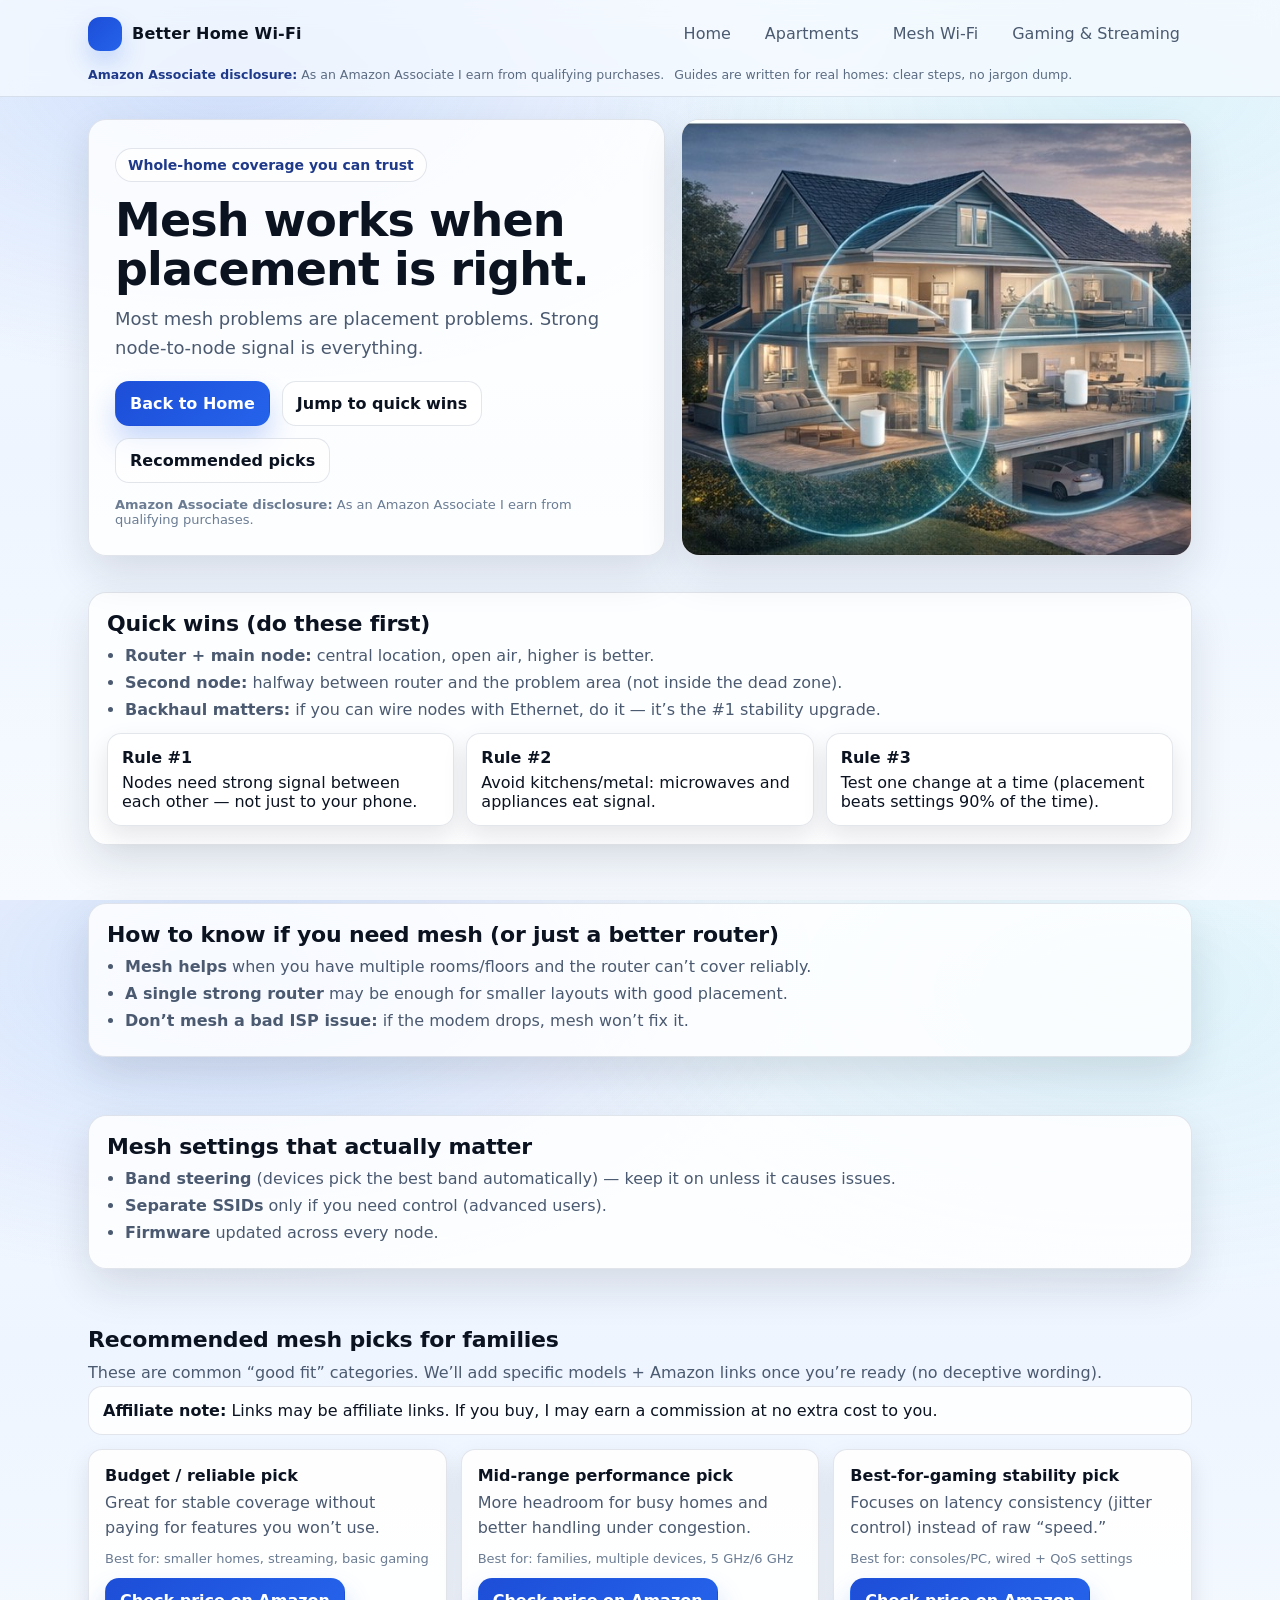
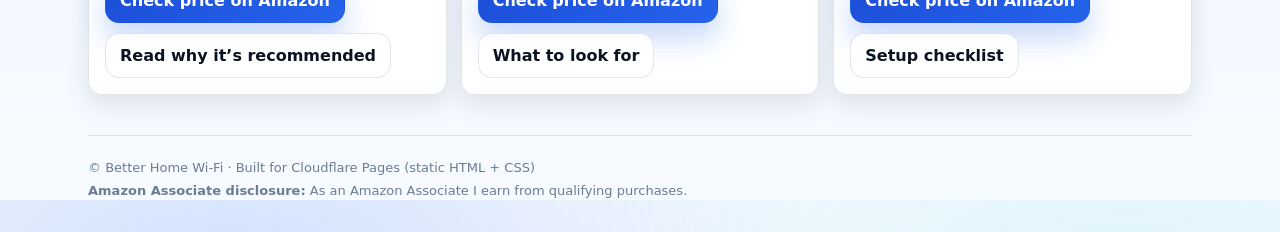
==== mesh.html @ b8a12555 "Apartment Push" ====
<!doctype html>
<html lang="en">
<head>
  <meta charset="utf-8">
  <meta name="viewport" content="width=device-width, initial-scale=1">
  <title>Mesh Wi‑Fi — Better Home Wi-Fi</title>
  <meta name="description" content="Mesh Wi‑Fi guide: node placement, backhaul, and settings that matter.">
  <link rel="stylesheet" href="assets/css/style.css">
</head>
<body>
<a class="skip-link" href="#content">Skip to content</a>
<header class="topbar">
  <div class="container">
    <nav class="nav" aria-label="Primary">
      <a class="brand" href="index.html">
        <span class="brand-badge" aria-hidden="true"></span>
        <span>Better Home Wi-Fi</span>
      </a>
      <div class="navlinks">
        <a href="index.html" >Home</a>
        <a href="apartments.html">Apartments</a>
        <a href="mesh.html">Mesh Wi-Fi</a>
        <a href="gaming.html">Gaming &amp; Streaming</a>
      </div>
    </nav>
    <div class="notice">
      <span><strong>Amazon Associate disclosure:</strong> As an Amazon Associate I earn from qualifying purchases.</span>
      <span>Guides are written for real homes: clear steps, no jargon dump.</span>
    </div>
  </div>
</header>
<main id="content" class="container">

  <section class="hero" aria-label="Guide hero">
    <div class="heroGrid">
      <div class="shell heroCopy">
        <div class="kicker">Whole‑home coverage you can trust</div>
        <h1>Mesh works when placement is right.</h1>
        <p class="lede">Most mesh problems are placement problems. Strong node‑to‑node signal is everything.</p>
        <div class="ctaRow">
          <a class="btn primary" href="index.html">Back to Home</a>
          <a class="btn" href="#quickwins">Jump to quick wins</a>
          <a class="btn ghost" href="#picks">Recommended picks</a>
        </div>
        <div class="smallprint"><strong>Amazon Associate disclosure:</strong> As an Amazon Associate I earn from qualifying purchases.</div>
      </div>
      <div class="shell heroMedia">
        <img src="assets/images/hero-mesh.jpg" alt="Guide image">
      </div>
    </div>
  </section>

  <section class="section" id="quickwins">
    <div class="shell panel">
      <h2>Quick wins (do these first)</h2>
      
<ul class="bullets">
  <li><strong>Router + main node:</strong> central location, open air, higher is better.</li>
  <li><strong>Second node:</strong> halfway between router and the problem area (not inside the dead zone).</li>
  <li><strong>Backhaul matters:</strong> if you can wire nodes with Ethernet, do it — it’s the #1 stability upgrade.</li>
</ul>
<div class="steps">
  <div class="step"><strong>Rule #1</strong> Nodes need strong signal between each other — not just to your phone.</div>
  <div class="step"><strong>Rule #2</strong> Avoid kitchens/metal: microwaves and appliances eat signal.</div>
  <div class="step"><strong>Rule #3</strong> Test one change at a time (placement beats settings 90% of the time).</div>
</div>

    </div>
  </section>

  <section class="section" >
    <div class="shell panel">
      <h2>How to know if you need mesh (or just a better router)</h2>
      
<ul class="bullets">
  <li><strong>Mesh helps</strong> when you have multiple rooms/floors and the router can’t cover reliably.</li>
  <li><strong>A single strong router</strong> may be enough for smaller layouts with good placement.</li>
  <li><strong>Don’t mesh a bad ISP issue:</strong> if the modem drops, mesh won’t fix it.</li>
</ul>

    </div>
  </section>

  <section class="section" >
    <div class="shell panel">
      <h2>Mesh settings that actually matter</h2>
      
<ul class="bullets">
  <li><strong>Band steering</strong> (devices pick the best band automatically) — keep it on unless it causes issues.</li>
  <li><strong>Separate SSIDs</strong> only if you need control (advanced users).</li>
  <li><strong>Firmware</strong> updated across every node.</li>
</ul>

    </div>
  </section>

  <section class="section" id="picks" aria-label="Product picks">
    <h2>Recommended mesh picks for families</h2>
    <p>These are common “good fit” categories. We’ll add specific models + Amazon links once you’re ready (no deceptive wording).</p>

    <div class="callout">
      <strong>Affiliate note:</strong> Links may be affiliate links. If you buy, I may earn a commission at no extra cost to you.
    </div>

    <div class="productGrid">
      <div class="product">
        <h4>Budget / reliable pick</h4>
        <p>Great for stable coverage without paying for features you won’t use.</p>
        <div class="meta">Best for: smaller homes, streaming, basic gaming</div>
        <div class="actions">
          <a class="btn primary" href="#">Check price on Amazon</a>
          <a class="btn" href="#">Read why it’s recommended</a>
        </div>
      </div>
      <div class="product">
        <h4>Mid‑range performance pick</h4>
        <p>More headroom for busy homes and better handling under congestion.</p>
        <div class="meta">Best for: families, multiple devices, 5 GHz/6 GHz</div>
        <div class="actions">
          <a class="btn primary" href="#">Check price on Amazon</a>
          <a class="btn" href="#">What to look for</a>
        </div>
      </div>
      <div class="product">
        <h4>Best‑for‑gaming stability pick</h4>
        <p>Focuses on latency consistency (jitter control) instead of raw “speed.”</p>
        <div class="meta">Best for: consoles/PC, wired + QoS settings</div>
        <div class="actions">
          <a class="btn primary" href="#">Check price on Amazon</a>
          <a class="btn" href="#">Setup checklist</a>
        </div>
      </div>
    </div>
  </section>
  <section class="footer" aria-label="Footer">
    <div>© Better Home Wi-Fi · Built for Cloudflare Pages (static HTML + CSS)</div>
    <div style="margin-top:8px"><strong>Amazon Associate disclosure:</strong> As an Amazon Associate I earn from qualifying purchases.</div>
  </section>
</main>
</body>
</html>
---- assets/css/style.css ----
:root{
  --bg0:#f7fbff;
  --bg1:#eef5ff;
  --ink:#0b1220;
  --muted:#4b5a70;
  --line:rgba(27, 53, 93, .12);
  --card:rgba(255,255,255,.82);
  --card2:rgba(255,255,255,.92);
  --brand:#1d4ed8;
  --brand2:#2563eb;
  --accent:#06b6d4;
  --warn:#f59e0b;
  --shadow: 0 18px 44px rgba(15,23,42,.12);
  --shadow2: 0 10px 24px rgba(15,23,42,.10);
  --radius: 18px;
  --radius2: 14px;
  --max: 1140px;
}

*{box-sizing:border-box}
html,body{height:100%}
body{
  margin:0;
  font-family: ui-sans-serif, system-ui, -apple-system, Segoe UI, Roboto, Arial, sans-serif;
  color:var(--ink);
  background:
    radial-gradient(980px 520px at 18% 8%, rgba(37,99,235,.18), transparent 60%),
    radial-gradient(980px 520px at 88% 10%, rgba(6,182,212,.10), transparent 60%),
    linear-gradient(180deg, var(--bg0) 0%, var(--bg1) 50%, var(--bg0) 100%);
}

a{color:inherit; text-decoration:none}
img{max-width:100%; display:block}
.container{max-width:var(--max); margin:0 auto; padding:0 18px}

.skip-link{
  position:absolute; left:-999px; top:auto; width:1px; height:1px; overflow:hidden;
}
.skip-link:focus{
  left:18px; top:14px; width:auto; height:auto;
  padding:10px 12px; border-radius:12px;
  background:#fff; box-shadow:var(--shadow2); border:1px solid var(--line);
  z-index:9999;
}

.topbar{
  position:sticky; top:0; z-index:50;
  background: rgba(247,251,255,.70);
  backdrop-filter: blur(12px);
  border-bottom: 1px solid var(--line);
}

.nav{
  display:flex; align-items:center; justify-content:space-between;
  gap:14px; padding:14px 0;
}

.brand{
  display:flex; align-items:center; gap:10px;
  font-weight:900; letter-spacing:.2px;
}
.brand-badge{
  width:34px; height:34px; border-radius:12px;
  background: linear-gradient(135deg, var(--brand), var(--brand2));
  box-shadow: 0 12px 24px rgba(37,99,235,.22);
}
.navlinks{display:flex; gap:10px; flex-wrap:wrap; justify-content:flex-end}
.navlinks a{
  padding:10px 12px;
  border-radius: 12px;
  color: var(--muted);
}
.navlinks a:hover{background: rgba(255,255,255,.70); color:var(--ink)}
.navlinks a[aria-current="page"]{
  background: rgba(255,255,255,.84);
  border:1px solid var(--line);
  color: var(--ink);
}

.notice{
  display:flex; gap:10px; flex-wrap:wrap; align-items:center;
  padding: 0 0 14px;
  color:#5b6b82;
  font-size: 12.5px;
}
.notice strong{color:#1f3a8a}

.shell{
  background: var(--card);
  border: 1px solid var(--line);
  border-radius: var(--radius);
  box-shadow: var(--shadow);
}

.hero{
  padding: 22px 0 18px;
}
.heroGrid{
  display:grid; gap:16px;
  grid-template-columns: 1.06fr .94fr;
  align-items:stretch;
}
@media (max-width: 920px){
  .heroGrid{grid-template-columns:1fr}
}

.heroCopy{padding:28px 26px}
.kicker{
  display:inline-flex; align-items:center; gap:8px;
  padding:8px 12px;
  border-radius: 999px;
  background: rgba(255,255,255,.72);
  border:1px solid var(--line);
  color:#1f3a8a;
  font-weight:850;
  font-size:14px;
}
h1{
  margin:14px 0 10px;
  font-size: 46px;
  line-height: 1.06;
  letter-spacing: -0.9px;
}
@media (max-width: 540px){
  h1{font-size: 34px}
}
.lede{
  margin:0;
  color: var(--muted);
  font-size: 18px;
  line-height: 1.65;
}

.ctaRow{display:flex; gap:12px; flex-wrap:wrap; margin-top:18px}
.btn{
  display:inline-flex; align-items:center; justify-content:center;
  padding:12px 14px;
  border-radius: 14px;
  border:1px solid var(--line);
  background: rgba(255,255,255,.85);
  font-weight:900;
  transition: transform .08s ease, box-shadow .08s ease;
}
.btn:hover{transform: translateY(-1px)}
.btn.primary{
  border-color: transparent;
  background: linear-gradient(135deg, var(--brand), var(--brand2));
  color:#fff;
  box-shadow: 0 16px 28px rgba(37,99,235,.24);
}
.btn.ghost{background: rgba(255,255,255,.66)}

.smallprint{
  margin-top:14px;
  font-size: 13px;
  color:#6b7c93;
}

.heroMedia{
  overflow:hidden;
}
.heroMedia img{
  width:100%;
  height:100%;
  min-height: 360px;
  object-fit: cover;
}

.section{padding: 18px 0 40px}
.section h2{
  margin:0 0 8px;
  font-size: 22px;
  letter-spacing:-0.2px;
}
.section p{margin:0; color:var(--muted); line-height:1.65}

.cards{
  margin-top: 16px;
  display:grid; gap:14px;
  grid-template-columns: repeat(3, 1fr);
}
@media (max-width: 980px){
  .cards{grid-template-columns:1fr}
}

.grid{
  margin-top: 16px;
  display:grid; gap:14px;
  grid-template-columns: repeat(12, 1fr);
}
@media (max-width: 980px){
  .grid{grid-template-columns:1fr}
  .grid > *{grid-column: 1 / -1 !important;}
}


.card{
  overflow:hidden;
  background: var(--card2);
  border: 1px solid var(--line);
  border-radius: var(--radius);
  box-shadow: var(--shadow2);
  color: inherit;
  text-decoration: none;
  display:block;
}
.card:hover{transform: translateY(-1px);}
.card{transition: transform .12s ease, box-shadow .12s ease;}
.card:hover{box-shadow: var(--shadow);}

.card img{
  width:100%;
  height: 210px;
  object-fit: cover;
}
.cardBody{padding:16px 16px 18px}
.cardTag{
  display:inline-flex; align-items:center; gap:8px;
  font-size: 12.5px;
  color:#466081;
  font-weight:850;
}
.dot{width:8px; height:8px; border-radius:99px; display:inline-block}
.dot.a{background: var(--accent)}
.dot.m{background: #22c55e}
.dot.g{background: var(--warn)}
.cardTitle{margin:8px 0 6px; font-weight: 950; letter-spacing:-.3px}
.cardText{margin:0 0 12px; color:var(--muted); line-height:1.55}

.grid2{
  display:grid; gap:14px;
  grid-template-columns: 1fr 1fr;
  margin-top: 18px;
}
@media (max-width: 980px){ .grid2{grid-template-columns:1fr} }

.panel{padding:18px}
.panel h3{margin:0 0 8px; font-size:18px}
.bullets{margin:10px 0 0; padding-left:18px; color:var(--muted)}
.bullets li{margin:8px 0}

.callout{
  background: rgba(255,255,255,.88);
  border: 1px solid var(--line);
  border-radius: var(--radius2);
  padding: 14px 14px;
}

.steps{
  display:grid; gap:12px;
  grid-template-columns: 1fr 1fr 1fr;
  margin-top: 14px;
}
@media (max-width: 980px){ .steps{grid-template-columns:1fr} }
.step{
  padding:14px;
  border-radius: var(--radius2);
  background: rgba(255,255,255,.86);
  border: 1px solid var(--line);
  box-shadow: var(--shadow2);
}
.step strong{display:block; margin-bottom:6px}
.kbd{
  display:inline-block;
  padding:2px 8px;
  border-radius:10px;
  border: 1px solid var(--line);
  background: rgba(255,255,255,.8);
  font-weight: 850;
  font-size: 12px;
}

.productGrid{
  display:grid; gap:14px;
  grid-template-columns: repeat(3, 1fr);
  margin-top: 14px;
}
@media (max-width: 980px){ .productGrid{grid-template-columns:1fr} }
.product{
  padding:16px;
  background: rgba(255,255,255,.88);
  border:1px solid var(--line);
  border-radius: var(--radius2);
  box-shadow: var(--shadow2);
}
.product h4{margin:0 0 6px}
.product p{margin:0; color:var(--muted); line-height:1.55}
.product .meta{margin-top:10px; font-size: 13px; color:#6b7c93}
.product .actions{margin-top:12px; display:flex; gap:10px; flex-wrap:wrap}

.footer{
  border-top: 1px solid var(--line);
  padding: 24px 0 34px;
  color:#6b7c93;
  font-size: 13px;
}
.footer a{color:#1f3a8a; text-decoration:underline}
.cardMedia{background: rgba(13, 28, 54, .04);}
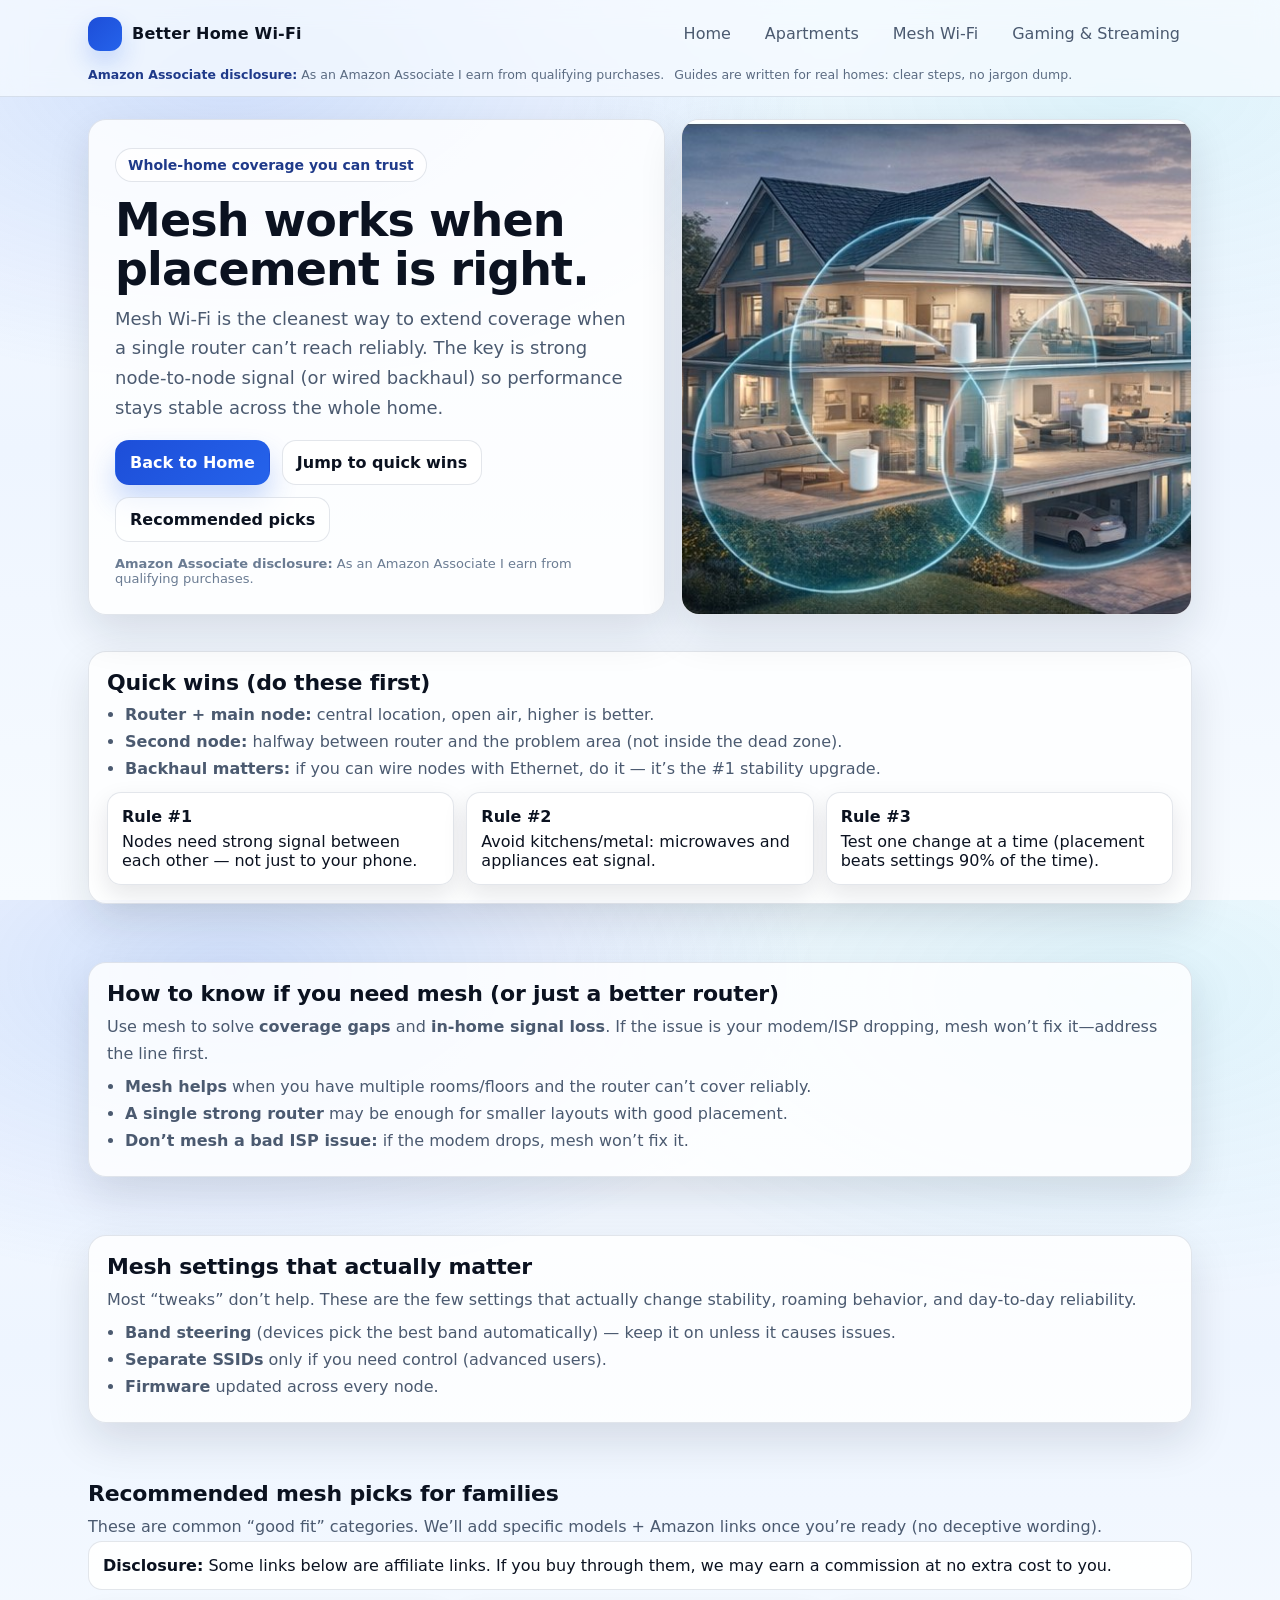
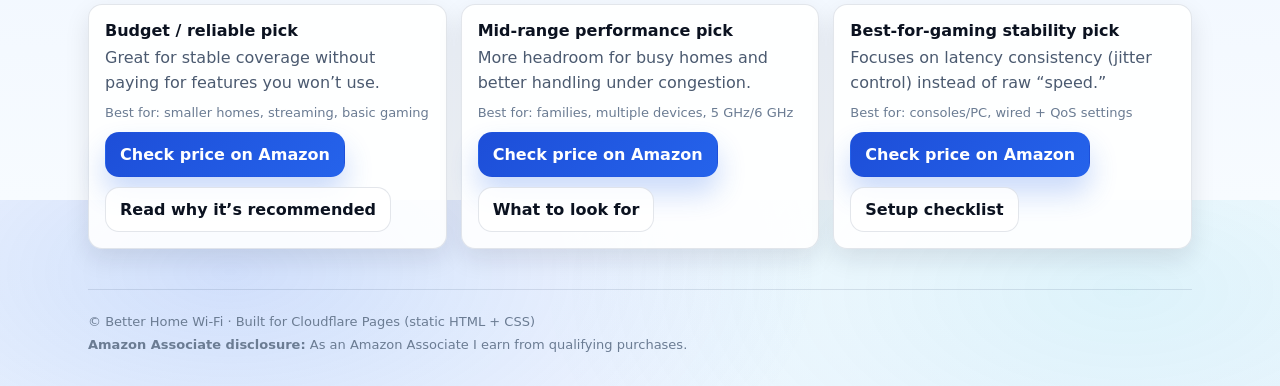
==== commit 28cf2373: "Update mesh.html" ====
--- a/mesh.html
+++ b/mesh.html
@@ -36,7 +36,7 @@
       <div class="shell heroCopy">
         <div class="kicker">Whole‑home coverage you can trust</div>
         <h1>Mesh works when placement is right.</h1>
-        <p class="lede">Most mesh problems are placement problems. Strong node‑to‑node signal is everything.</p>
+        <p class="lede">Mesh Wi‑Fi is the cleanest way to extend coverage when a single router can’t reach reliably. The key is strong node‑to‑node signal (or wired backhaul) so performance stays stable across the whole home.</p>
         <div class="ctaRow">
           <a class="btn primary" href="index.html">Back to Home</a>
           <a class="btn" href="#quickwins">Jump to quick wins</a>
@@ -72,7 +72,8 @@
     <div class="shell panel">
       <h2>How to know if you need mesh (or just a better router)</h2>
       
-<ul class="bullets">
+<p>Use mesh to solve <strong>coverage gaps</strong> and <strong>in‑home signal loss</strong>. If the issue is your modem/ISP dropping, mesh won’t fix it—address the line first.</p>
+      <ul class="bullets">
   <li><strong>Mesh helps</strong> when you have multiple rooms/floors and the router can’t cover reliably.</li>
   <li><strong>A single strong router</strong> may be enough for smaller layouts with good placement.</li>
   <li><strong>Don’t mesh a bad ISP issue:</strong> if the modem drops, mesh won’t fix it.</li>
@@ -85,7 +86,8 @@
     <div class="shell panel">
       <h2>Mesh settings that actually matter</h2>
       
-<ul class="bullets">
+<p>Most “tweaks” don’t help. These are the few settings that actually change stability, roaming behavior, and day‑to‑day reliability.</p>
+      <ul class="bullets">
   <li><strong>Band steering</strong> (devices pick the best band automatically) — keep it on unless it causes issues.</li>
   <li><strong>Separate SSIDs</strong> only if you need control (advanced users).</li>
   <li><strong>Firmware</strong> updated across every node.</li>
@@ -98,9 +100,7 @@
     <h2>Recommended mesh picks for families</h2>
     <p>These are common “good fit” categories. We’ll add specific models + Amazon links once you’re ready (no deceptive wording).</p>
 
-    <div class="callout">
-      <strong>Affiliate note:</strong> Links may be affiliate links. If you buy, I may earn a commission at no extra cost to you.
-    </div>
+    <div class="callout"><strong>Disclosure:</strong> Some links below are affiliate links. If you buy through them, we may earn a commission at no extra cost to you.</div>
 
     <div class="productGrid">
       <div class="product">
@@ -108,8 +108,8 @@
         <p>Great for stable coverage without paying for features you won’t use.</p>
         <div class="meta">Best for: smaller homes, streaming, basic gaming</div>
         <div class="actions">
-          <a class="btn primary" href="#">Check price on Amazon</a>
-          <a class="btn" href="#">Read why it’s recommended</a>
+          <a class="btn primary" href="https://www.amazon.com/s?k=dual+band+mesh+wifi+system&tag=betterhomewif-20">Check price on Amazon</a>
+          <a class="btn" href="index.html#why-recommended">Read why it’s recommended</a>
         </div>
       </div>
       <div class="product">
@@ -117,8 +117,8 @@
         <p>More headroom for busy homes and better handling under congestion.</p>
         <div class="meta">Best for: families, multiple devices, 5 GHz/6 GHz</div>
         <div class="actions">
-          <a class="btn primary" href="#">Check price on Amazon</a>
-          <a class="btn" href="#">What to look for</a>
+          <a class="btn primary" href="https://www.amazon.com/s?k=tri+band+mesh+wifi+system&tag=betterhomewif-20">Check price on Amazon</a>
+          <a class="btn" href="index.html#what-to-look-for">What to look for</a>
         </div>
       </div>
       <div class="product">
@@ -126,8 +126,8 @@
         <p>Focuses on latency consistency (jitter control) instead of raw “speed.”</p>
         <div class="meta">Best for: consoles/PC, wired + QoS settings</div>
         <div class="actions">
-          <a class="btn primary" href="#">Check price on Amazon</a>
-          <a class="btn" href="#">Setup checklist</a>
+          <a class="btn primary" href="https://www.amazon.com/s?k=mesh+wifi+system+gaming+qos&tag=betterhomewif-20">Check price on Amazon</a>
+          <a class="btn" href="index.html#setup-checklist">Setup checklist</a>
         </div>
       </div>
     </div>
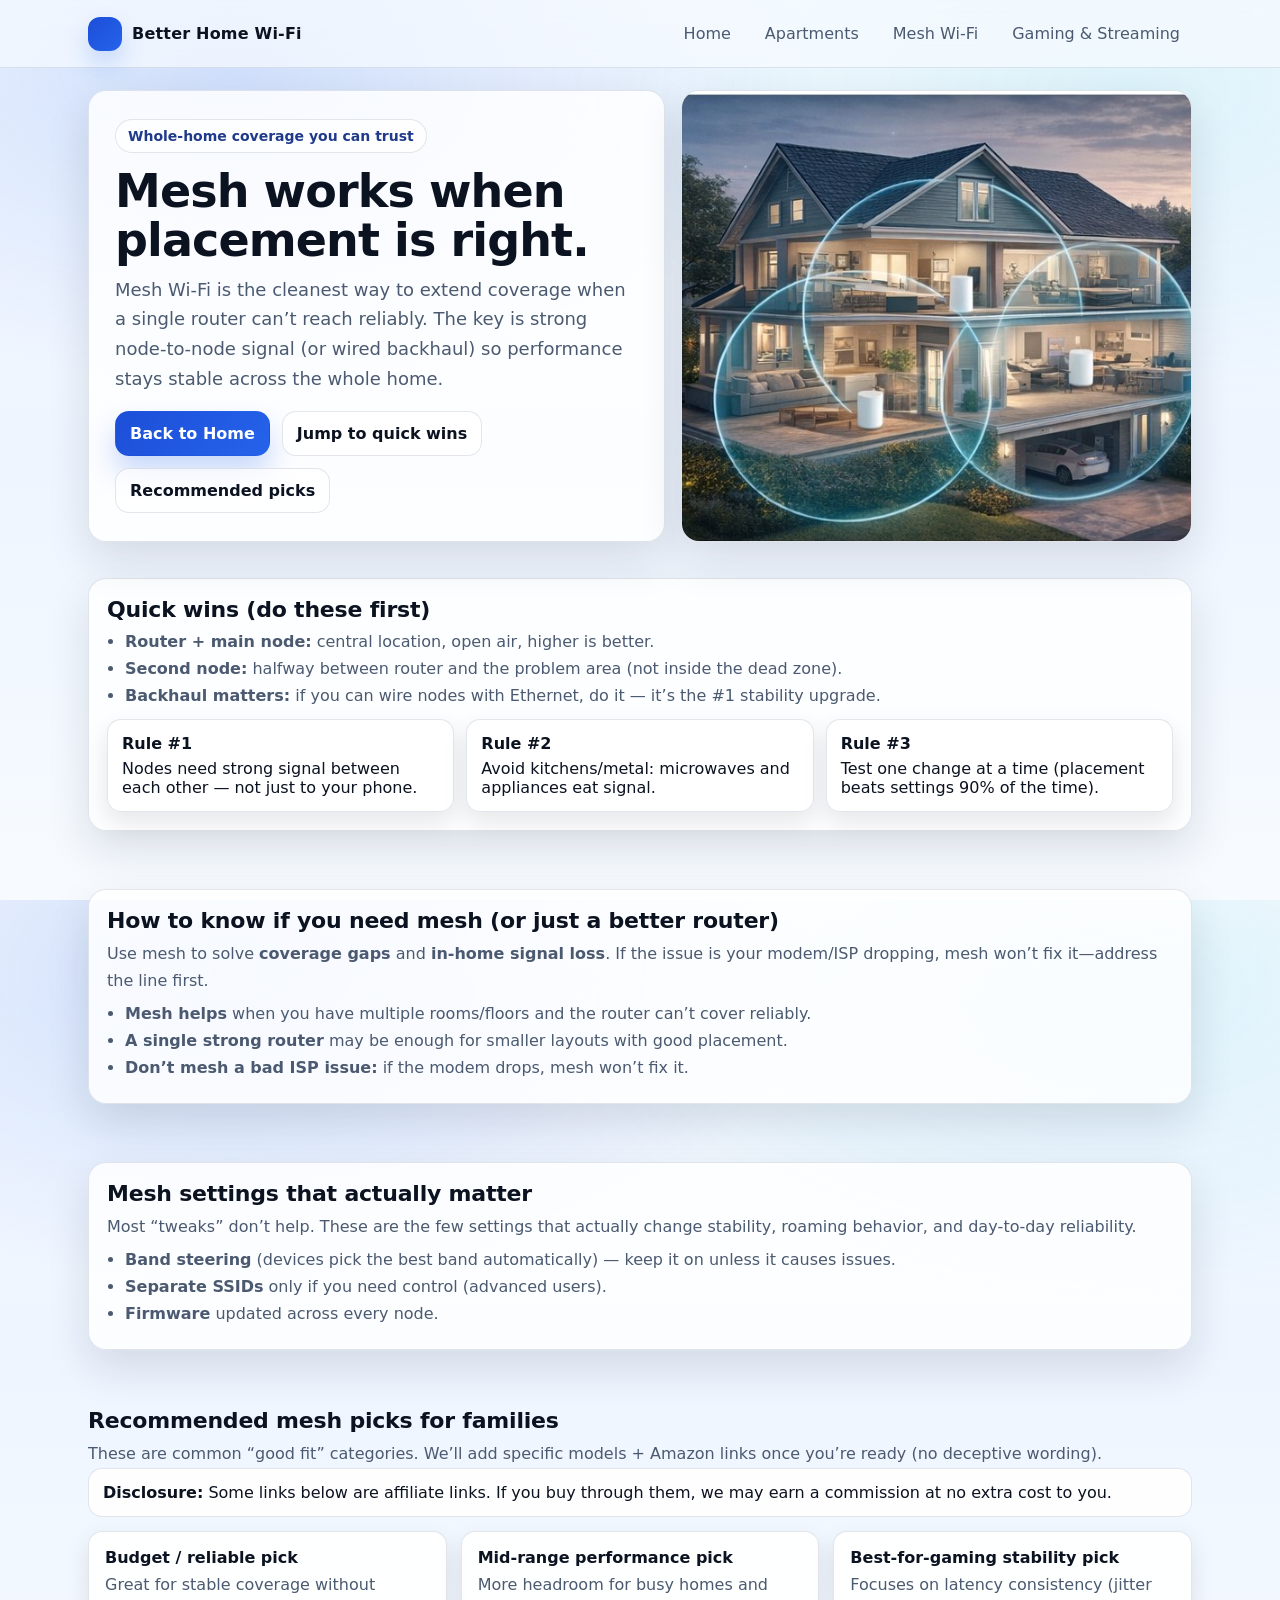
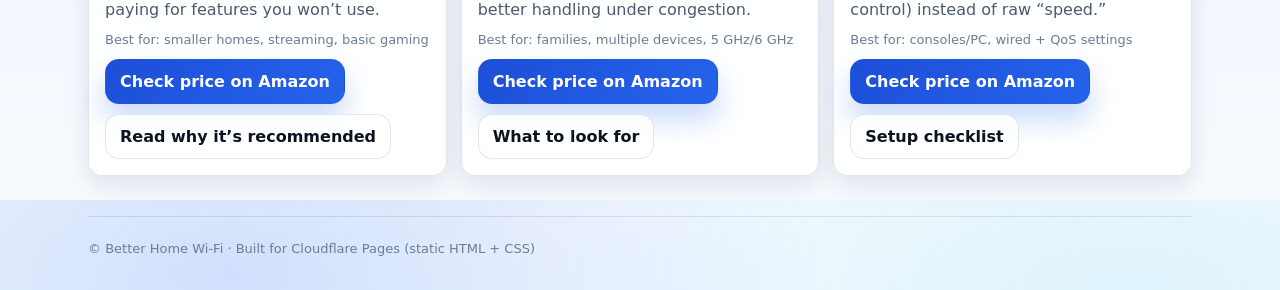
==== commit 75e8a76b: "Update mesh.html" ====
--- a/mesh.html
+++ b/mesh.html
@@ -23,10 +23,6 @@
         <a href="gaming.html">Gaming &amp; Streaming</a>
       </div>
     </nav>
-    <div class="notice">
-      <span><strong>Amazon Associate disclosure:</strong> As an Amazon Associate I earn from qualifying purchases.</span>
-      <span>Guides are written for real homes: clear steps, no jargon dump.</span>
-    </div>
   </div>
 </header>
 <main id="content" class="container">
@@ -42,7 +38,6 @@
           <a class="btn" href="#quickwins">Jump to quick wins</a>
           <a class="btn ghost" href="#picks">Recommended picks</a>
         </div>
-        <div class="smallprint"><strong>Amazon Associate disclosure:</strong> As an Amazon Associate I earn from qualifying purchases.</div>
       </div>
       <div class="shell heroMedia">
         <img src="assets/images/hero-mesh.jpg" alt="Guide image">
@@ -134,7 +129,6 @@
   </section>
   <section class="footer" aria-label="Footer">
     <div>© Better Home Wi-Fi · Built for Cloudflare Pages (static HTML + CSS)</div>
-    <div style="margin-top:8px"><strong>Amazon Associate disclosure:</strong> As an Amazon Associate I earn from qualifying purchases.</div>
   </section>
 </main>
 </body>
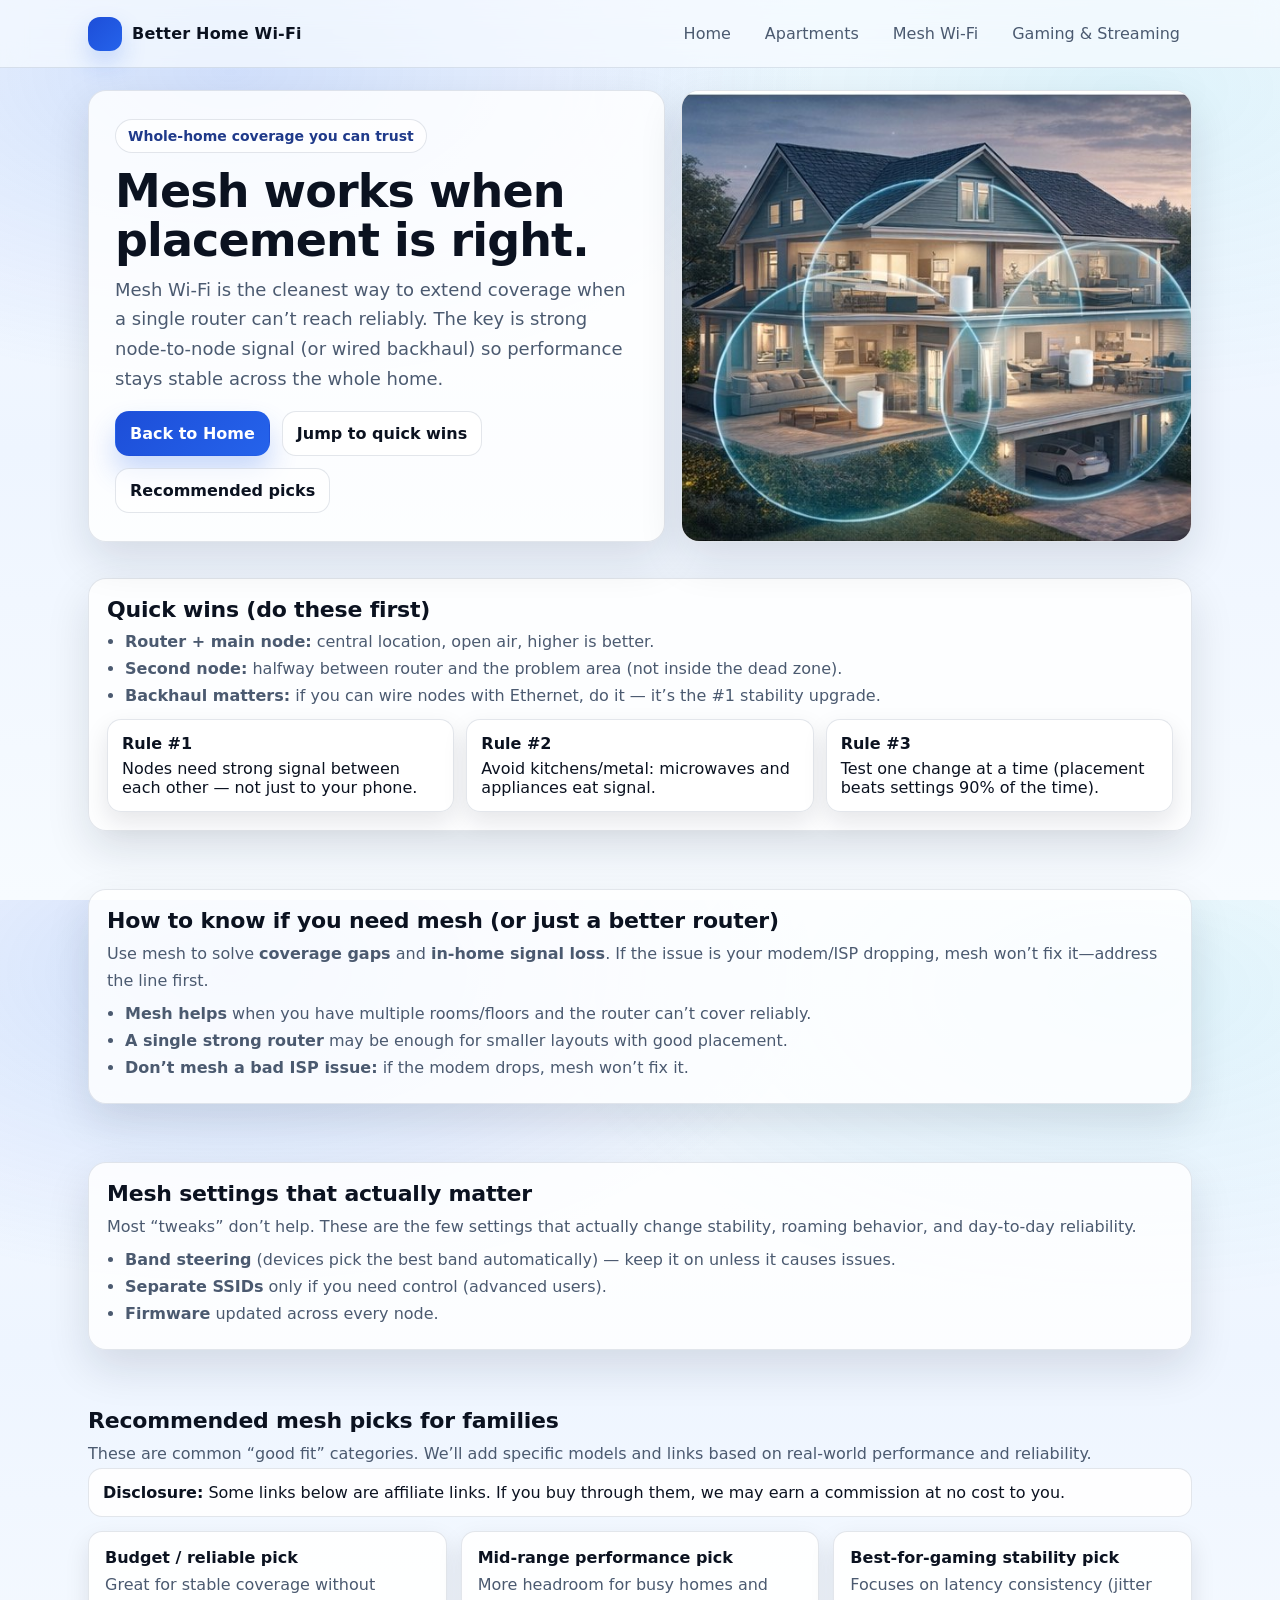
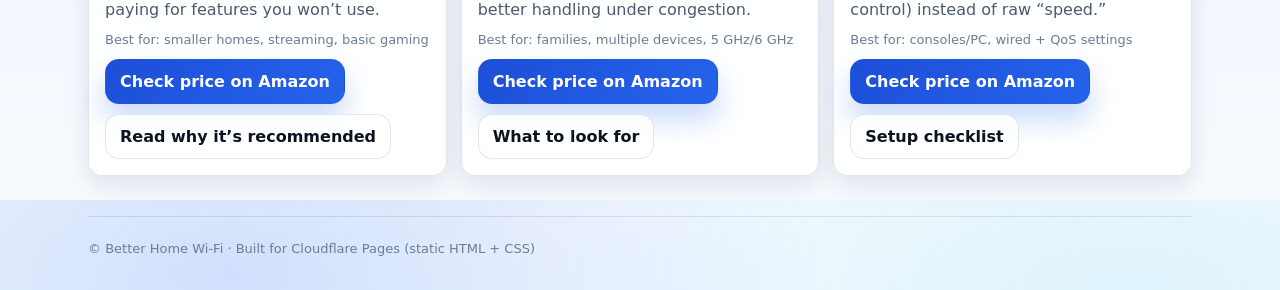
==== commit b849deae: "Update mesh.html" ====
--- a/mesh.html
+++ b/mesh.html
@@ -93,9 +93,9 @@
 
   <section class="section" id="picks" aria-label="Product picks">
     <h2>Recommended mesh picks for families</h2>
-    <p>These are common “good fit” categories. We’ll add specific models + Amazon links once you’re ready (no deceptive wording).</p>
+    <p>These are common “good fit” categories. We’ll add specific models and links based on real-world performance and reliability.</p>
 
-    <div class="callout"><strong>Disclosure:</strong> Some links below are affiliate links. If you buy through them, we may earn a commission at no extra cost to you.</div>
+    <div class="callout"><strong>Disclosure:</strong> Some links below are affiliate links. If you buy through them, we may earn a commission at no cost to you.</div>
 
     <div class="productGrid">
       <div class="product">
